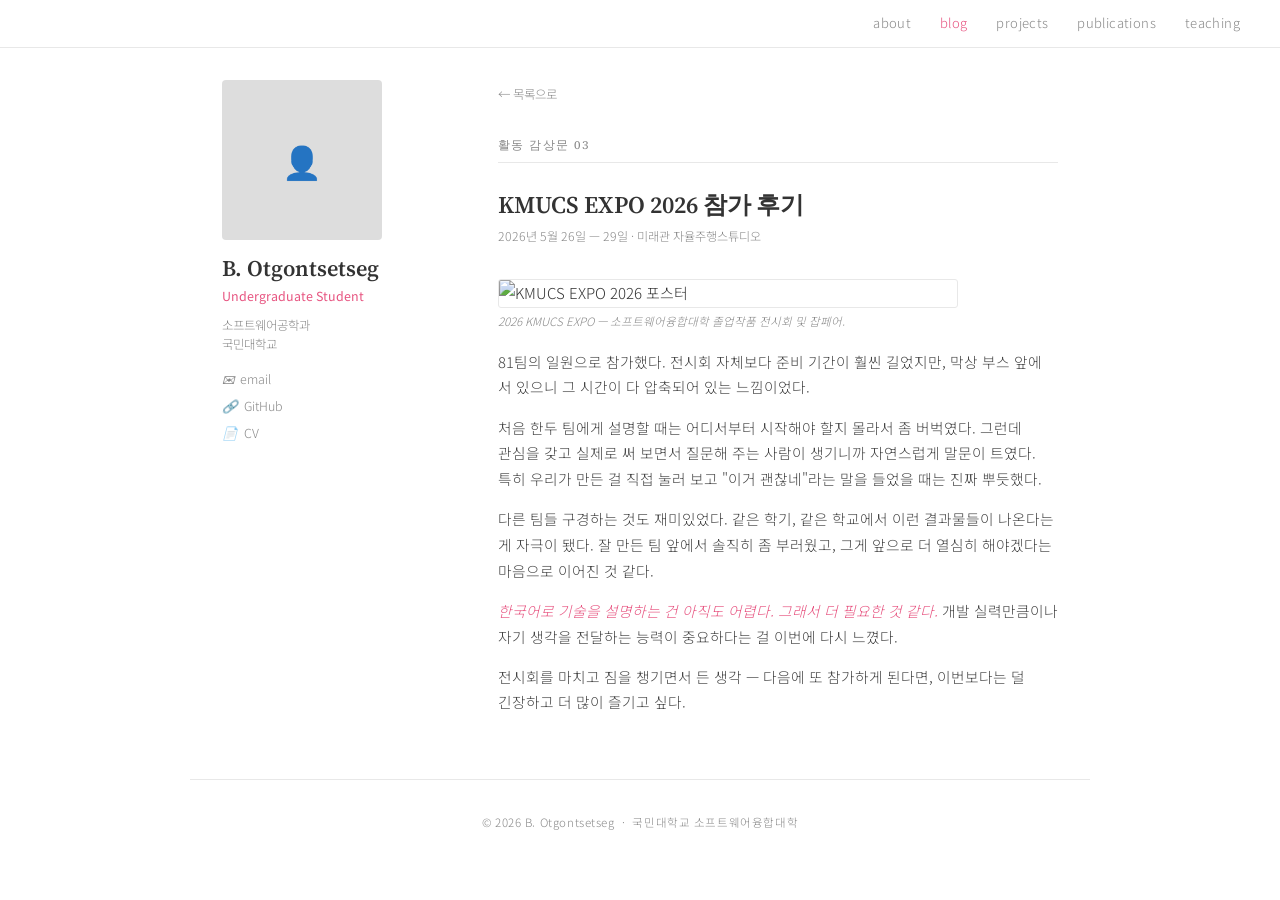
==== expo.html @ 02259a2a "Add files via upload" ====
<!DOCTYPE html>
<html lang="ko">
<head>
<meta charset="UTF-8">
<meta name="viewport" content="width=device-width, initial-scale=1.0">
<title>KMUCS EXPO 2026 후기 — B. Otgontsetseg</title>
<link href="https://fonts.googleapis.com/css2?family=Noto+Sans+KR:wght@300;400;500&family=Source+Serif+4:ital,wght@0,300;0,400;0,600;1,400&display=swap" rel="stylesheet">
<link rel="stylesheet" href="_base.css">
<style>
.post-header { margin-bottom: 2rem; }
.post-header h2 { font-family: 'Source Serif 4', serif; font-size: 1.5rem; font-weight: 600; line-height: 1.3; margin-bottom: 0.4rem; }
.post-meta { font-size: 0.76rem; color: var(--muted); }
</style>
</head>
<body>
<nav>
  <a href="index.html">about</a>
  <a href="index.html" class="active">blog</a>
  <a href="#">projects</a>
  <a href="#">publications</a>
  <a href="#">teaching</a>
</nav>

<div class="page-wrap">
  <aside class="sidebar">
    <div class="profile-img"><span style="color:#bbb;font-size:2rem;">👤</span></div>
    <p class="profile-name">B. Otgontsetseg</p>
    <p class="profile-sub">Undergraduate Student</p>
    <p class="profile-affil">소프트웨어공학과<br>국민대학교</p>
    <div class="sidebar-links">
      <a href="mailto:"><i>✉</i> email</a>
      <a href="#"><i>🔗</i> GitHub</a>
      <a href="#"><i>📄</i> CV</a>
    </div>
  </aside>

  <main>
    <a href="index.html" class="back-link">← 목록으로</a>
    <h1 class="section-title">활동 감상문 03</h1>
    <div class="post-header">
      <h2>KMUCS EXPO 2026 참가 후기</h2>
      <p class="post-meta">2026년 5월 26일 — 29일 · 미래관 자율주행스튜디오</p>
    </div>
    <div class="entry-body">
      <figure class="entry-photo full">
        <img src="images/1780487768070_image.png" alt="KMUCS EXPO 2026 포스터">
        <figcaption>2026 KMUCS EXPO — 소프트웨어융합대학 졸업작품 전시회 및 잡페어.</figcaption>
      </figure>
      <p>81팀의 일원으로 참가했다. 전시회 자체보다 준비 기간이 훨씬 길었지만, 막상 부스 앞에 서 있으니 그 시간이 다 압축되어 있는 느낌이었다.</p>
      <p>처음 한두 팀에게 설명할 때는 어디서부터 시작해야 할지 몰라서 좀 버벅였다. 그런데 관심을 갖고 실제로 써 보면서 질문해 주는 사람이 생기니까 자연스럽게 말문이 트였다. 특히 우리가 만든 걸 직접 눌러 보고 "이거 괜찮네"라는 말을 들었을 때는 진짜 뿌듯했다.</p>
      <p>다른 팀들 구경하는 것도 재미있었다. 같은 학기, 같은 학교에서 이런 결과물들이 나온다는 게 자극이 됐다. 잘 만든 팀 앞에서 솔직히 좀 부러웠고, 그게 앞으로 더 열심히 해야겠다는 마음으로 이어진 것 같다.</p>
      <p><span class="highlight">한국어로 기술을 설명하는 건 아직도 어렵다. 그래서 더 필요한 것 같다.</span> 개발 실력만큼이나 자기 생각을 전달하는 능력이 중요하다는 걸 이번에 다시 느꼈다.</p>
      <p>전시회를 마치고 짐을 챙기면서 든 생각 — 다음에 또 참가하게 된다면, 이번보다는 덜 긴장하고 더 많이 즐기고 싶다.</p>
    </div>
  </main>
</div>

<footer>© 2026 B. Otgontsetseg &nbsp;·&nbsp; 국민대학교 소프트웨어융합대학</footer>
</body>
</html>
---- _base.css ----
* { margin: 0; padding: 0; box-sizing: border-box; }
:root {
  --pink: #e75480;
  --text: #333;
  --muted: #888;
  --border: #e8e8e8;
}
body {
  font-family: 'Noto Sans KR', sans-serif;
  font-weight: 300;
  font-size: 15px;
  color: var(--text);
  background: #fff;
  line-height: 1.75;
}
nav {
  position: fixed;
  top: 0; left: 0; right: 0;
  height: 48px;
  background: #fff;
  border-bottom: 1px solid var(--border);
  display: flex;
  align-items: center;
  justify-content: flex-end;
  padding: 0 2.5rem;
  gap: 1.8rem;
  z-index: 100;
  font-size: 0.82rem;
  letter-spacing: 0.03em;
}
nav a { color: var(--muted); text-decoration: none; transition: color 0.15s; }
nav a:hover, nav a.active { color: var(--pink); }
.page-wrap {
  max-width: 900px;
  margin: 0 auto;
  padding: 80px 2rem 4rem;
  display: grid;
  grid-template-columns: 220px 1fr;
  gap: 3.5rem;
  align-items: start;
}
.sidebar { position: sticky; top: 68px; }
.profile-img {
  width: 160px; height: 160px;
  border-radius: 4px; background: #ddd;
  margin-bottom: 1rem; object-fit: cover;
  display: flex; align-items: center; justify-content: center;
  filter: grayscale(15%);
}
.profile-name { font-family: 'Source Serif 4', serif; font-size: 1.4rem; font-weight: 600; margin-bottom: 0.2rem; line-height: 1.2; }
.profile-sub { font-size: 0.78rem; color: var(--pink); margin-bottom: 0.5rem; font-weight: 400; }
.profile-affil { font-size: 0.78rem; color: var(--muted); margin-bottom: 1rem; line-height: 1.5; }
.sidebar-links { display: flex; flex-direction: column; gap: 0.3rem; }
.sidebar-links a { font-size: 0.78rem; color: var(--muted); text-decoration: none; display: flex; align-items: center; gap: 0.4rem; }
.sidebar-links a:hover { color: var(--pink); }
.section-title {
  font-family: 'Source Serif 4', serif;
  font-size: 0.75rem; font-weight: 400;
  letter-spacing: 0.12em; text-transform: uppercase;
  color: var(--muted); border-bottom: 1px solid var(--border);
  padding-bottom: 0.4rem; margin-bottom: 1.6rem; margin-top: 0;
}
.entry-photo { float: right; margin: 0 0 1rem 1.5rem; width: 190px; }
.entry-photo.full { float: none; width: 100%; max-width: 460px; margin: 0 0 1.2rem 0; }
.entry-photo img { width: 100%; display: block; border: 1px solid var(--border); border-radius: 3px; filter: grayscale(10%); }
.entry-photo figcaption { font-size: 0.72rem; color: var(--muted); margin-top: 0.35rem; font-style: italic; line-height: 1.4; }
.entry-body p { font-size: 0.92rem; margin-bottom: 0.9rem; word-break: keep-all; color: #444; }
.entry-body p:last-child { margin-bottom: 0; }
.entry-body .highlight { color: var(--pink); font-style: italic; }
.entry-body::after { content: ''; display: table; clear: both; }
.back-link { display: inline-flex; align-items: center; gap: 0.3rem; font-size: 0.78rem; color: var(--muted); text-decoration: none; margin-bottom: 1.8rem; }
.back-link:hover { color: var(--pink); }
footer {
  text-align: center; font-size: 0.72rem; color: var(--muted);
  padding: 2rem 2rem 3rem; border-top: 1px solid var(--border);
  max-width: 900px; margin: 0 auto; letter-spacing: 0.05em;
}
@media (max-width: 660px) {
  .page-wrap { grid-template-columns: 1fr; gap: 2rem; }
  .sidebar { position: static; }
  .profile-img { width: 100px; height: 100px; }
  .entry-photo { float: none; width: 100%; margin: 0 0 1rem 0; }
}
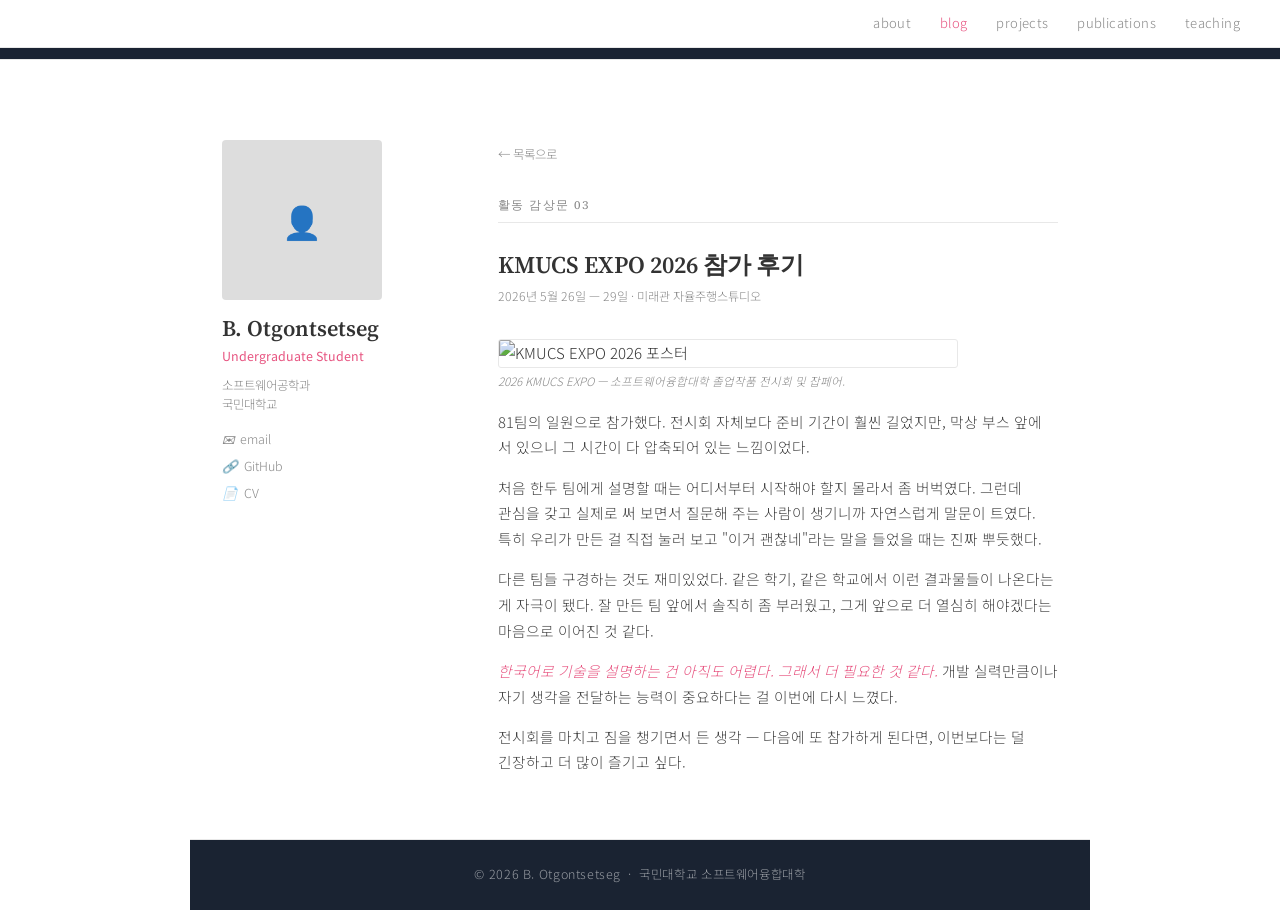
==== commit 938bcc8e: "Add files via upload" ====
--- a/expo.html
+++ b/expo.html
@@ -5,14 +5,97 @@
 <meta name="viewport" content="width=device-width, initial-scale=1.0">
 <title>KMUCS EXPO 2026 후기 — B. Otgontsetseg</title>
 <link href="https://fonts.googleapis.com/css2?family=Noto+Sans+KR:wght@300;400;500&family=Source+Serif+4:ital,wght@0,300;0,400;0,600;1,400&display=swap" rel="stylesheet">
-<link rel="stylesheet" href="_base.css">
 <style>
+* { margin: 0; padding: 0; box-sizing: border-box; }
+:root {
+  --pink: #e75480;
+  --text: #333;
+  --muted: #888;
+  --border: #e8e8e8;
+}
+body {
+  font-family: 'Noto Sans KR', sans-serif;
+  font-weight: 300;
+  font-size: 15px;
+  color: var(--text);
+  background: #fff;
+  line-height: 1.75;
+}
+nav {
+  position: fixed;
+  top: 0; left: 0; right: 0;
+  height: 48px;
+  background: #fff;
+  border-bottom: 1px solid var(--border);
+  display: flex;
+  align-items: center;
+  justify-content: flex-end;
+  padding: 0 2.5rem;
+  gap: 1.8rem;
+  z-index: 100;
+  font-size: 0.82rem;
+  letter-spacing: 0.03em;
+}
+nav a { color: var(--muted); text-decoration: none; transition: color 0.15s; }
+nav a:hover, nav a.active { color: var(--pink); }
+.page-wrap {
+  max-width: 900px;
+  margin: 0 auto;
+  padding: 80px 2rem 4rem;
+  display: grid;
+  grid-template-columns: 220px 1fr;
+  gap: 3.5rem;
+  align-items: start;
+}
+.sidebar { position: sticky; top: 68px; }
+.profile-img {
+  width: 160px; height: 160px;
+  border-radius: 4px; background: #ddd;
+  margin-bottom: 1rem; object-fit: cover;
+  display: flex; align-items: center; justify-content: center;
+  filter: grayscale(15%);
+}
+.profile-name { font-family: 'Source Serif 4', serif; font-size: 1.4rem; font-weight: 600; margin-bottom: 0.2rem; line-height: 1.2; }
+.profile-sub { font-size: 0.78rem; color: var(--pink); margin-bottom: 0.5rem; font-weight: 400; }
+.profile-affil { font-size: 0.78rem; color: var(--muted); margin-bottom: 1rem; line-height: 1.5; }
+.sidebar-links { display: flex; flex-direction: column; gap: 0.3rem; }
+.sidebar-links a { font-size: 0.78rem; color: var(--muted); text-decoration: none; display: flex; align-items: center; gap: 0.4rem; }
+.sidebar-links a:hover { color: var(--pink); }
+.section-title {
+  font-family: 'Source Serif 4', serif;
+  font-size: 0.75rem; font-weight: 400;
+  letter-spacing: 0.12em; text-transform: uppercase;
+  color: var(--muted); border-bottom: 1px solid var(--border);
+  padding-bottom: 0.4rem; margin-bottom: 1.6rem; margin-top: 0;
+}
+.entry-photo { float: right; margin: 0 0 1rem 1.5rem; width: 190px; }
+.entry-photo.full { float: none; width: 100%; max-width: 460px; margin: 0 0 1.2rem 0; }
+.entry-photo img { width: 100%; display: block; border: 1px solid var(--border); border-radius: 3px; filter: grayscale(10%); }
+.entry-photo figcaption { font-size: 0.72rem; color: var(--muted); margin-top: 0.35rem; font-style: italic; line-height: 1.4; }
+.entry-body p { font-size: 0.92rem; margin-bottom: 0.9rem; word-break: keep-all; color: #444; }
+.entry-body p:last-child { margin-bottom: 0; }
+.entry-body .highlight { color: var(--pink); font-style: italic; }
+.entry-body::after { content: ''; display: table; clear: both; }
+.back-link { display: inline-flex; align-items: center; gap: 0.3rem; font-size: 0.78rem; color: var(--muted); text-decoration: none; margin-bottom: 1.8rem; }
+.back-link:hover { color: var(--pink); }
+footer {
+  text-align: center; font-size: 0.72rem; color: var(--muted);
+  padding: 2rem 2rem 3rem; border-top: 1px solid var(--border);
+  max-width: 900px; margin: 0 auto; letter-spacing: 0.05em;
+}
+@media (max-width: 660px) {
+  .page-wrap { grid-template-columns: 1fr; gap: 2rem; }
+  .sidebar { position: static; }
+  .profile-img { width: 100px; height: 100px; }
+  .entry-photo { float: none; width: 100%; margin: 0 0 1rem 0; }
+}
 .post-header { margin-bottom: 2rem; }
 .post-header h2 { font-family: 'Source Serif 4', serif; font-size: 1.5rem; font-weight: 600; line-height: 1.3; margin-bottom: 0.4rem; }
 .post-meta { font-size: 0.76rem; color: var(--muted); }
 </style>
 </head>
 <body>
+<nav style="background:#1a2332;display:flex;align-items:center;justify-content:space-between;padding:0 2.5rem;height:60px;position:sticky;top:0;z-index:100;"><a href="index.html" style="color:#fff;font-size:1.1rem;font-weight:700;text-decoration:none;">B. Otgontsetseg</a><a href="index.html" style="color:rgba(255,255,255,0.75);text-decoration:none;font-size:0.88rem;">← 목록으로</a></nav>
 <nav>
   <a href="index.html">about</a>
   <a href="index.html" class="active">blog</a>
@@ -20,7 +103,6 @@
   <a href="#">publications</a>
   <a href="#">teaching</a>
 </nav>
-
 <div class="page-wrap">
   <aside class="sidebar">
     <div class="profile-img"><span style="color:#bbb;font-size:2rem;">👤</span></div>
@@ -33,7 +115,6 @@
       <a href="#"><i>📄</i> CV</a>
     </div>
   </aside>
-
   <main>
     <a href="index.html" class="back-link">← 목록으로</a>
     <h1 class="section-title">활동 감상문 03</h1>
@@ -54,7 +135,6 @@
     </div>
   </main>
 </div>
-
-<footer>© 2026 B. Otgontsetseg &nbsp;·&nbsp; 국민대학교 소프트웨어융합대학</footer>
+<footer style="background:#1a2332;color:rgba(255,255,255,0.55);text-align:center;padding:1.5rem;font-size:0.78rem;">© 2026 B. Otgontsetseg &nbsp;·&nbsp; 국민대학교 소프트웨어융합대학</footer>
 </body>
 </html>
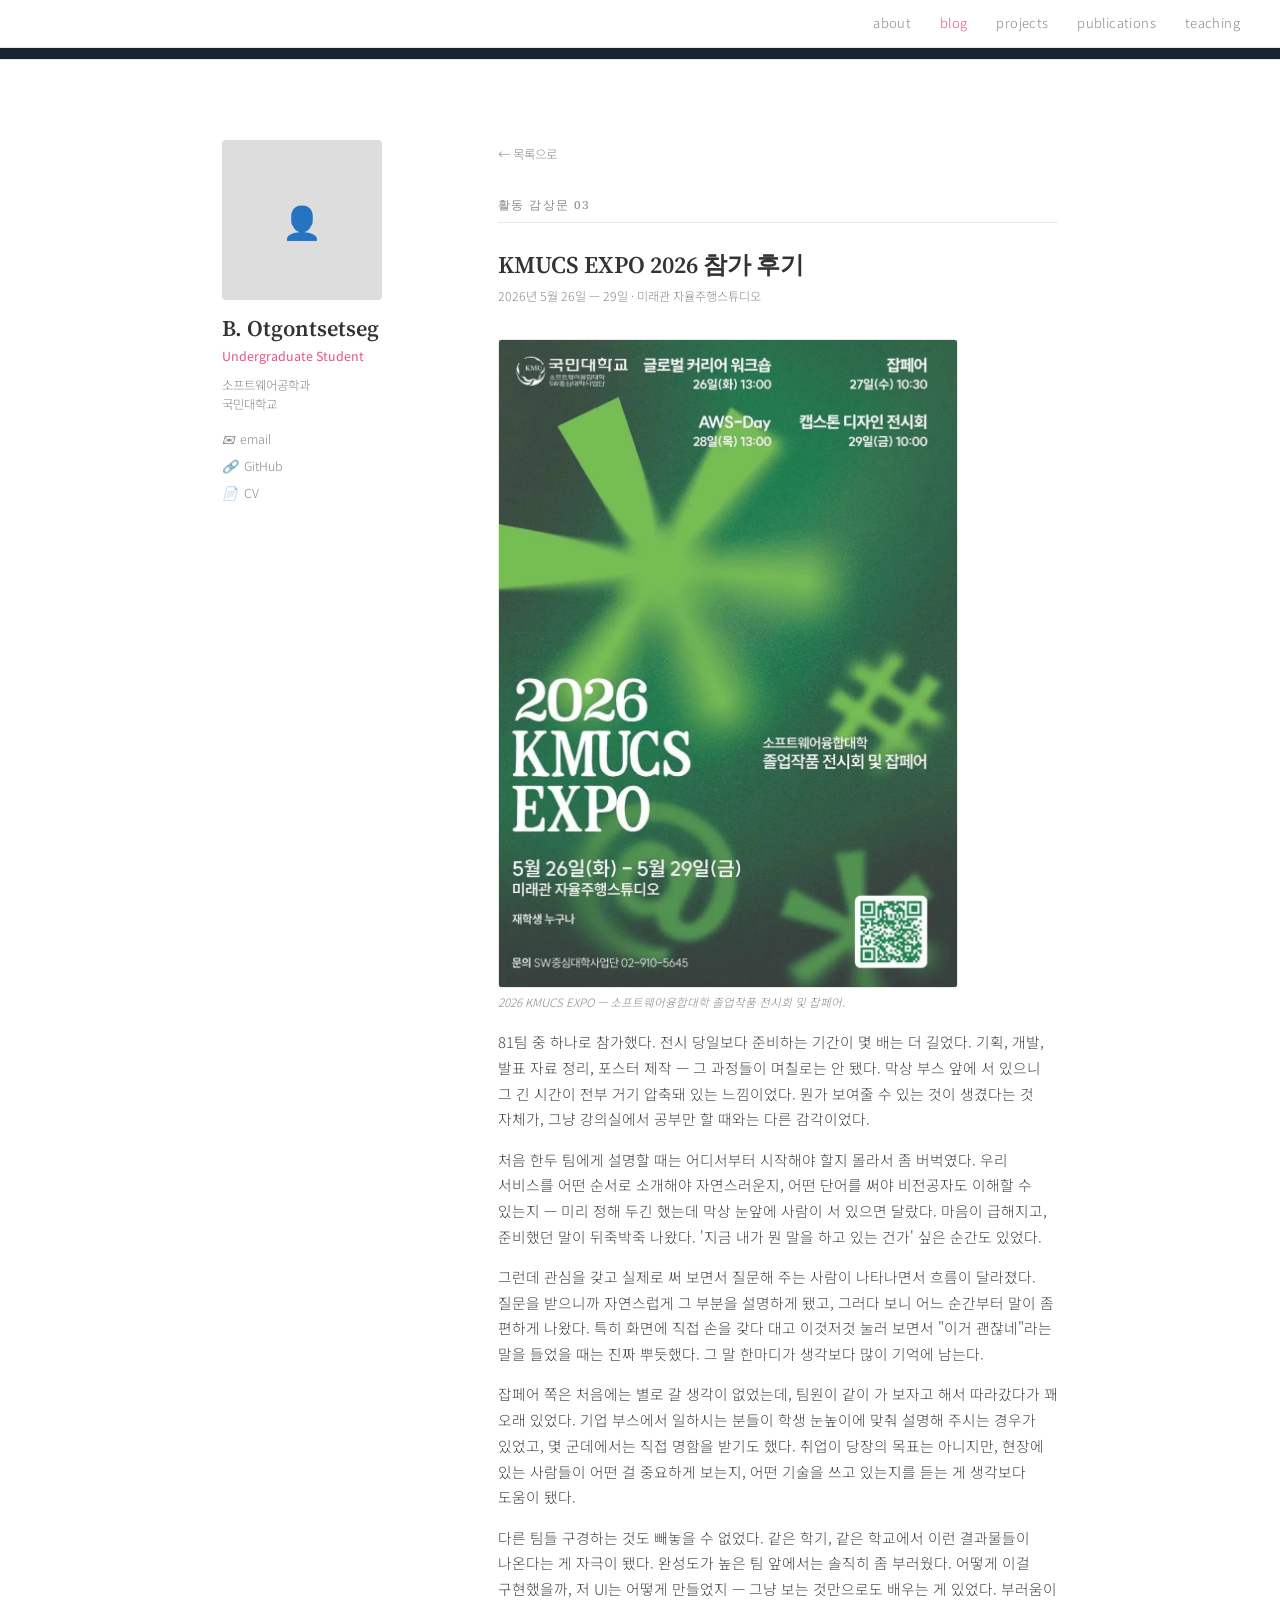
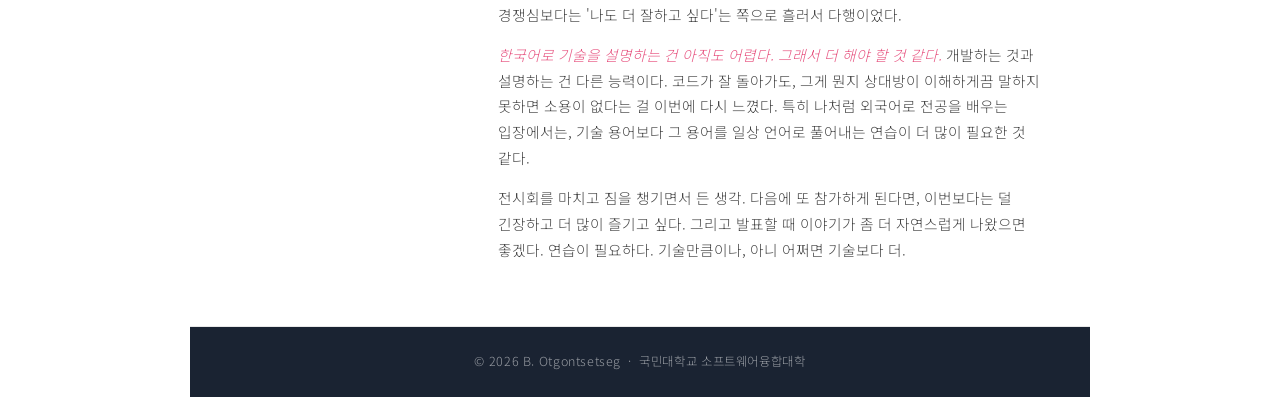
==== commit d64e8433: "블로그 글 내용 대폭 확장 — 세 편 전면 개정" ====
--- a/expo.html
+++ b/expo.html
@@ -127,11 +127,20 @@
         <img src="images/1780487768070_image.png" alt="KMUCS EXPO 2026 포스터">
         <figcaption>2026 KMUCS EXPO — 소프트웨어융합대학 졸업작품 전시회 및 잡페어.</figcaption>
       </figure>
-      <p>81팀의 일원으로 참가했다. 전시회 자체보다 준비 기간이 훨씬 길었지만, 막상 부스 앞에 서 있으니 그 시간이 다 압축되어 있는 느낌이었다.</p>
-      <p>처음 한두 팀에게 설명할 때는 어디서부터 시작해야 할지 몰라서 좀 버벅였다. 그런데 관심을 갖고 실제로 써 보면서 질문해 주는 사람이 생기니까 자연스럽게 말문이 트였다. 특히 우리가 만든 걸 직접 눌러 보고 "이거 괜찮네"라는 말을 들었을 때는 진짜 뿌듯했다.</p>
-      <p>다른 팀들 구경하는 것도 재미있었다. 같은 학기, 같은 학교에서 이런 결과물들이 나온다는 게 자극이 됐다. 잘 만든 팀 앞에서 솔직히 좀 부러웠고, 그게 앞으로 더 열심히 해야겠다는 마음으로 이어진 것 같다.</p>
-      <p><span class="highlight">한국어로 기술을 설명하는 건 아직도 어렵다. 그래서 더 필요한 것 같다.</span> 개발 실력만큼이나 자기 생각을 전달하는 능력이 중요하다는 걸 이번에 다시 느꼈다.</p>
-      <p>전시회를 마치고 짐을 챙기면서 든 생각 — 다음에 또 참가하게 된다면, 이번보다는 덜 긴장하고 더 많이 즐기고 싶다.</p>
+
+      <p>81팀 중 하나로 참가했다. 전시 당일보다 준비하는 기간이 몇 배는 더 길었다. 기획, 개발, 발표 자료 정리, 포스터 제작 — 그 과정들이 며칠로는 안 됐다. 막상 부스 앞에 서 있으니 그 긴 시간이 전부 거기 압축돼 있는 느낌이었다. 뭔가 보여줄 수 있는 것이 생겼다는 것 자체가, 그냥 강의실에서 공부만 할 때와는 다른 감각이었다.</p>
+
+      <p>처음 한두 팀에게 설명할 때는 어디서부터 시작해야 할지 몰라서 좀 버벅였다. 우리 서비스를 어떤 순서로 소개해야 자연스러운지, 어떤 단어를 써야 비전공자도 이해할 수 있는지 — 미리 정해 두긴 했는데 막상 눈앞에 사람이 서 있으면 달랐다. 마음이 급해지고, 준비했던 말이 뒤죽박죽 나왔다. '지금 내가 뭔 말을 하고 있는 건가' 싶은 순간도 있었다.</p>
+
+      <p>그런데 관심을 갖고 실제로 써 보면서 질문해 주는 사람이 나타나면서 흐름이 달라졌다. 질문을 받으니까 자연스럽게 그 부분을 설명하게 됐고, 그러다 보니 어느 순간부터 말이 좀 편하게 나왔다. 특히 화면에 직접 손을 갖다 대고 이것저것 눌러 보면서 "이거 괜찮네"라는 말을 들었을 때는 진짜 뿌듯했다. 그 말 한마디가 생각보다 많이 기억에 남는다.</p>
+
+      <p>잡페어 쪽은 처음에는 별로 갈 생각이 없었는데, 팀원이 같이 가 보자고 해서 따라갔다가 꽤 오래 있었다. 기업 부스에서 일하시는 분들이 학생 눈높이에 맞춰 설명해 주시는 경우가 있었고, 몇 군데에서는 직접 명함을 받기도 했다. 취업이 당장의 목표는 아니지만, 현장에 있는 사람들이 어떤 걸 중요하게 보는지, 어떤 기술을 쓰고 있는지를 듣는 게 생각보다 도움이 됐다.</p>
+
+      <p>다른 팀들 구경하는 것도 빼놓을 수 없었다. 같은 학기, 같은 학교에서 이런 결과물들이 나온다는 게 자극이 됐다. 완성도가 높은 팀 앞에서는 솔직히 좀 부러웠다. 어떻게 이걸 구현했을까, 저 UI는 어떻게 만들었지 — 그냥 보는 것만으로도 배우는 게 있었다. 부러움이 경쟁심보다는 '나도 더 잘하고 싶다'는 쪽으로 흘러서 다행이었다.</p>
+
+      <p><span class="highlight">한국어로 기술을 설명하는 건 아직도 어렵다. 그래서 더 해야 할 것 같다.</span> 개발하는 것과 설명하는 건 다른 능력이다. 코드가 잘 돌아가도, 그게 뭔지 상대방이 이해하게끔 말하지 못하면 소용이 없다는 걸 이번에 다시 느꼈다. 특히 나처럼 외국어로 전공을 배우는 입장에서는, 기술 용어보다 그 용어를 일상 언어로 풀어내는 연습이 더 많이 필요한 것 같다.</p>
+
+      <p>전시회를 마치고 짐을 챙기면서 든 생각. 다음에 또 참가하게 된다면, 이번보다는 덜 긴장하고 더 많이 즐기고 싶다. 그리고 발표할 때 이야기가 좀 더 자연스럽게 나왔으면 좋겠다. 연습이 필요하다. 기술만큼이나, 아니 어쩌면 기술보다 더.</p>
     </div>
   </main>
 </div>
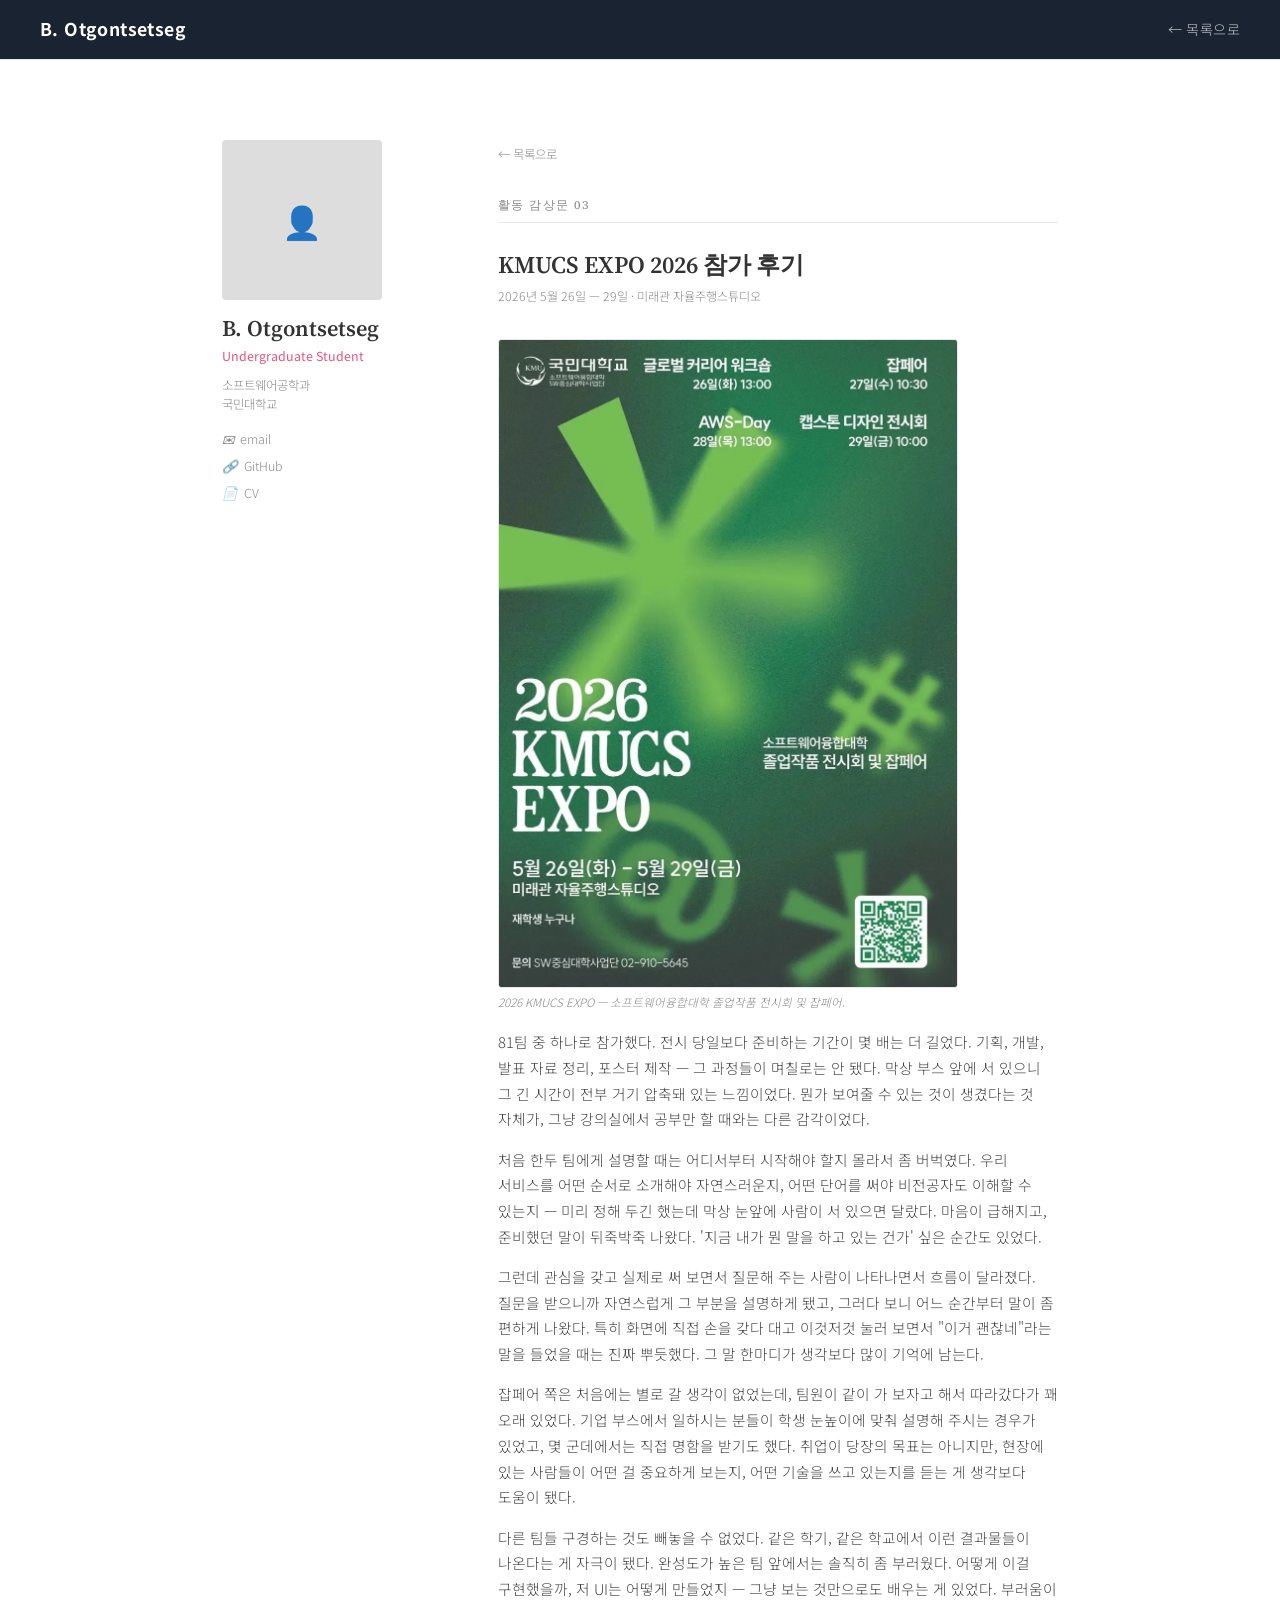
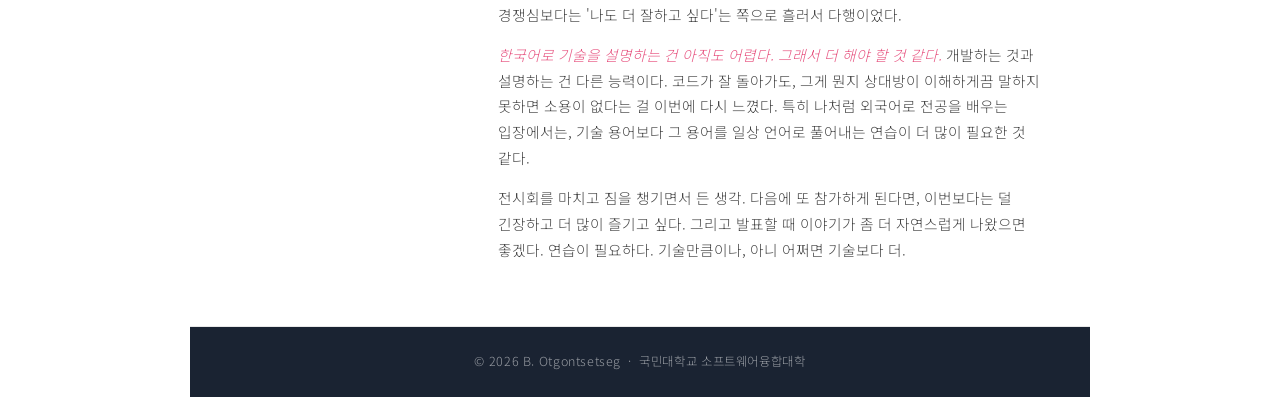
==== commit a080037a: "중복 nav 제거" ====
--- a/expo.html
+++ b/expo.html
@@ -96,13 +96,6 @@
 </head>
 <body>
 <nav style="background:#1a2332;display:flex;align-items:center;justify-content:space-between;padding:0 2.5rem;height:60px;position:sticky;top:0;z-index:100;"><a href="index.html" style="color:#fff;font-size:1.1rem;font-weight:700;text-decoration:none;">B. Otgontsetseg</a><a href="index.html" style="color:rgba(255,255,255,0.75);text-decoration:none;font-size:0.88rem;">← 목록으로</a></nav>
-<nav>
-  <a href="index.html">about</a>
-  <a href="index.html" class="active">blog</a>
-  <a href="#">projects</a>
-  <a href="#">publications</a>
-  <a href="#">teaching</a>
-</nav>
 <div class="page-wrap">
   <aside class="sidebar">
     <div class="profile-img"><span style="color:#bbb;font-size:2rem;">👤</span></div>
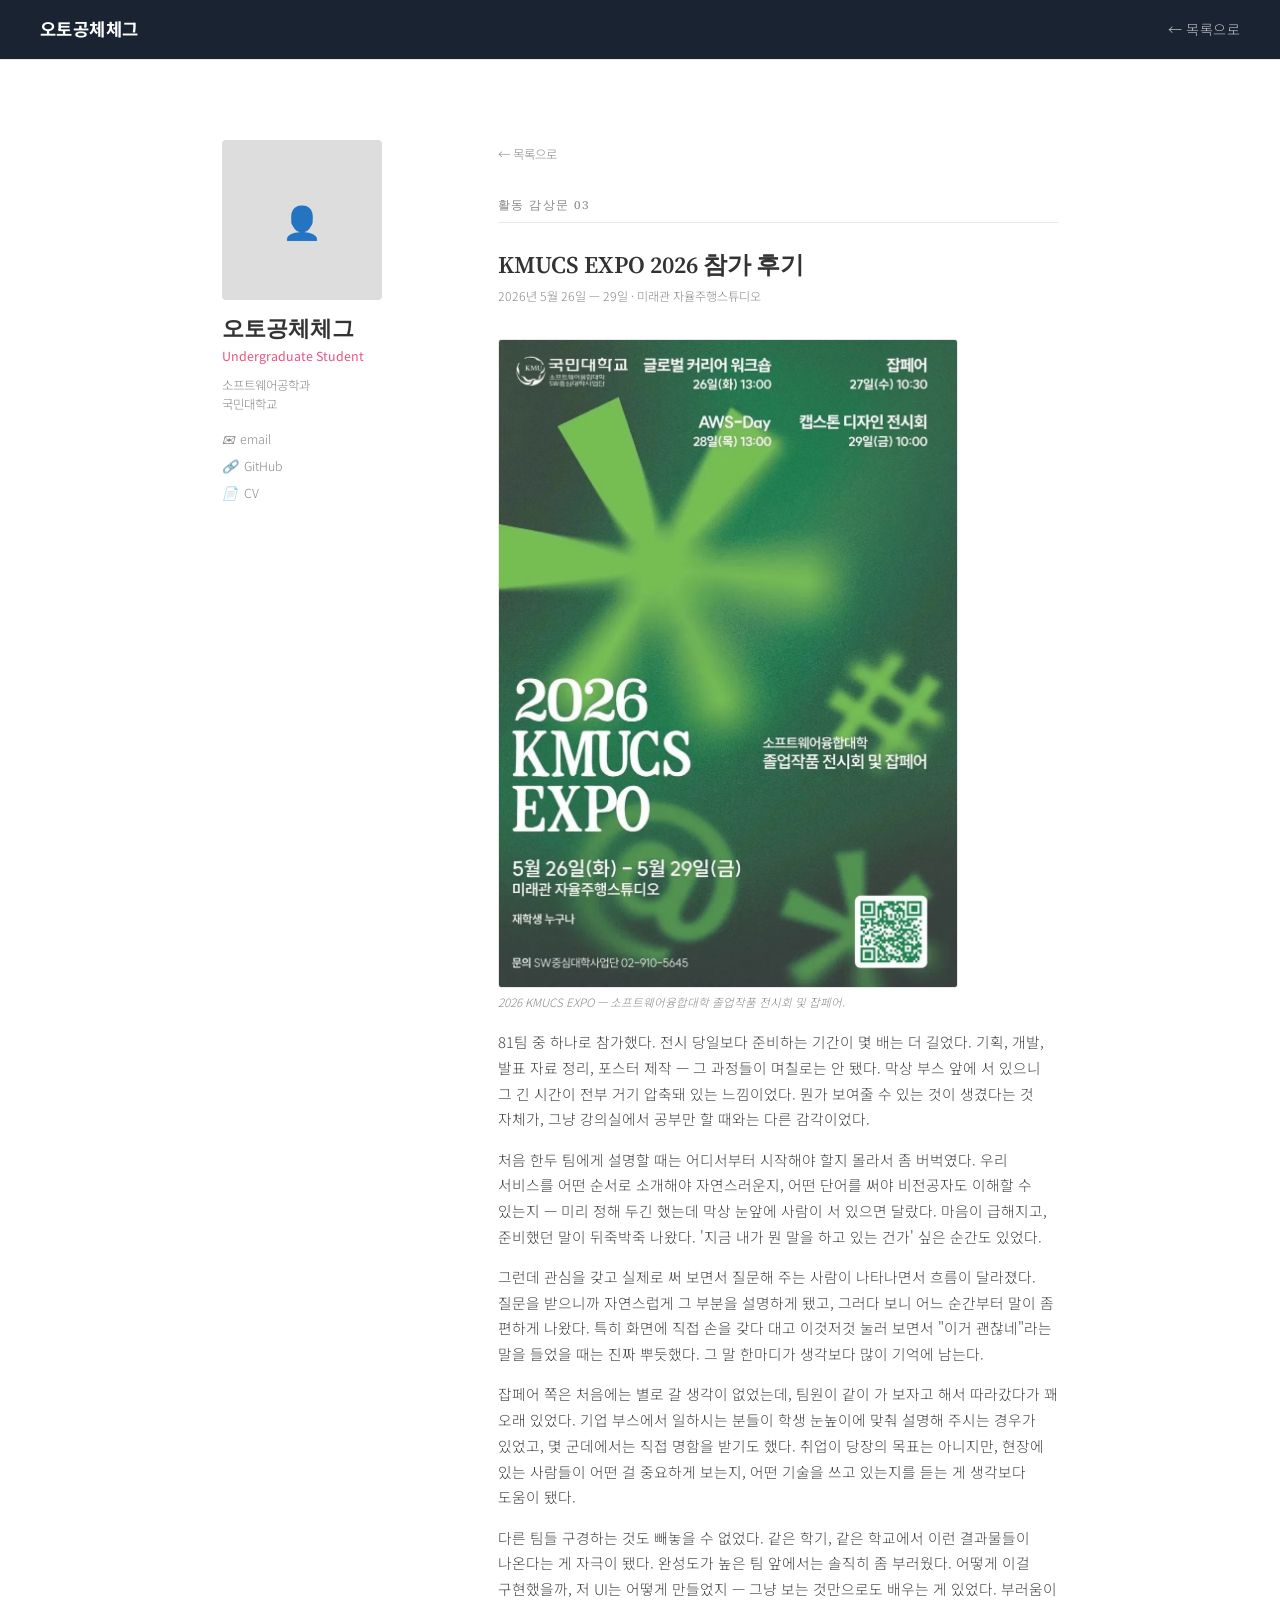
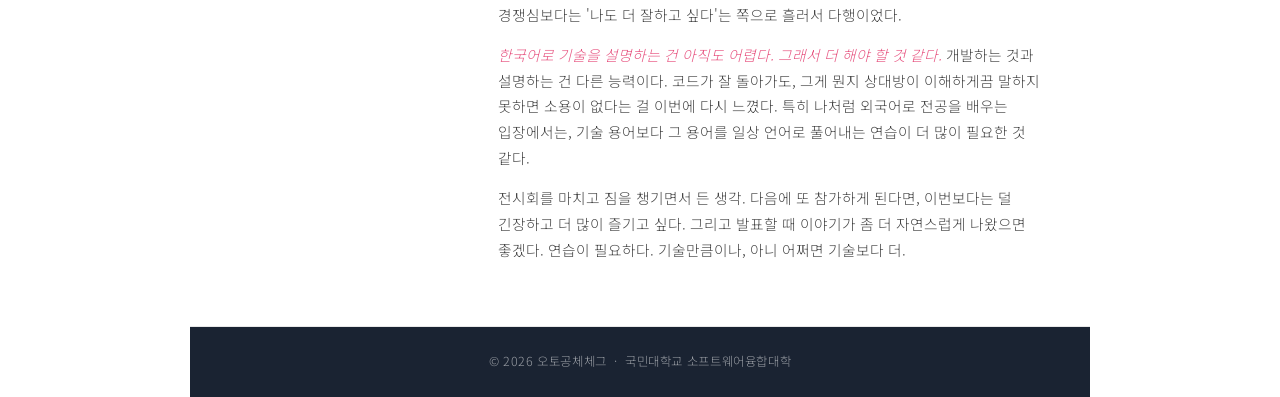
==== commit 39222099: "이름 변경: B. Otgontsetseg → 오토공체체그" ====
--- a/expo.html
+++ b/expo.html
@@ -3,7 +3,7 @@
 <head>
 <meta charset="UTF-8">
 <meta name="viewport" content="width=device-width, initial-scale=1.0">
-<title>KMUCS EXPO 2026 후기 — B. Otgontsetseg</title>
+<title>KMUCS EXPO 2026 후기 — 오토공체체그</title>
 <link href="https://fonts.googleapis.com/css2?family=Noto+Sans+KR:wght@300;400;500&family=Source+Serif+4:ital,wght@0,300;0,400;0,600;1,400&display=swap" rel="stylesheet">
 <style>
 * { margin: 0; padding: 0; box-sizing: border-box; }
@@ -95,11 +95,11 @@
 </style>
 </head>
 <body>
-<nav style="background:#1a2332;display:flex;align-items:center;justify-content:space-between;padding:0 2.5rem;height:60px;position:sticky;top:0;z-index:100;"><a href="index.html" style="color:#fff;font-size:1.1rem;font-weight:700;text-decoration:none;">B. Otgontsetseg</a><a href="index.html" style="color:rgba(255,255,255,0.75);text-decoration:none;font-size:0.88rem;">← 목록으로</a></nav>
+<nav style="background:#1a2332;display:flex;align-items:center;justify-content:space-between;padding:0 2.5rem;height:60px;position:sticky;top:0;z-index:100;"><a href="index.html" style="color:#fff;font-size:1.1rem;font-weight:700;text-decoration:none;">오토공체체그</a><a href="index.html" style="color:rgba(255,255,255,0.75);text-decoration:none;font-size:0.88rem;">← 목록으로</a></nav>
 <div class="page-wrap">
   <aside class="sidebar">
     <div class="profile-img"><span style="color:#bbb;font-size:2rem;">👤</span></div>
-    <p class="profile-name">B. Otgontsetseg</p>
+    <p class="profile-name">오토공체체그</p>
     <p class="profile-sub">Undergraduate Student</p>
     <p class="profile-affil">소프트웨어공학과<br>국민대학교</p>
     <div class="sidebar-links">
@@ -137,6 +137,6 @@
     </div>
   </main>
 </div>
-<footer style="background:#1a2332;color:rgba(255,255,255,0.55);text-align:center;padding:1.5rem;font-size:0.78rem;">© 2026 B. Otgontsetseg &nbsp;·&nbsp; 국민대학교 소프트웨어융합대학</footer>
+<footer style="background:#1a2332;color:rgba(255,255,255,0.55);text-align:center;padding:1.5rem;font-size:0.78rem;">© 2026 오토공체체그 &nbsp;·&nbsp; 국민대학교 소프트웨어융합대학</footer>
 </body>
 </html>
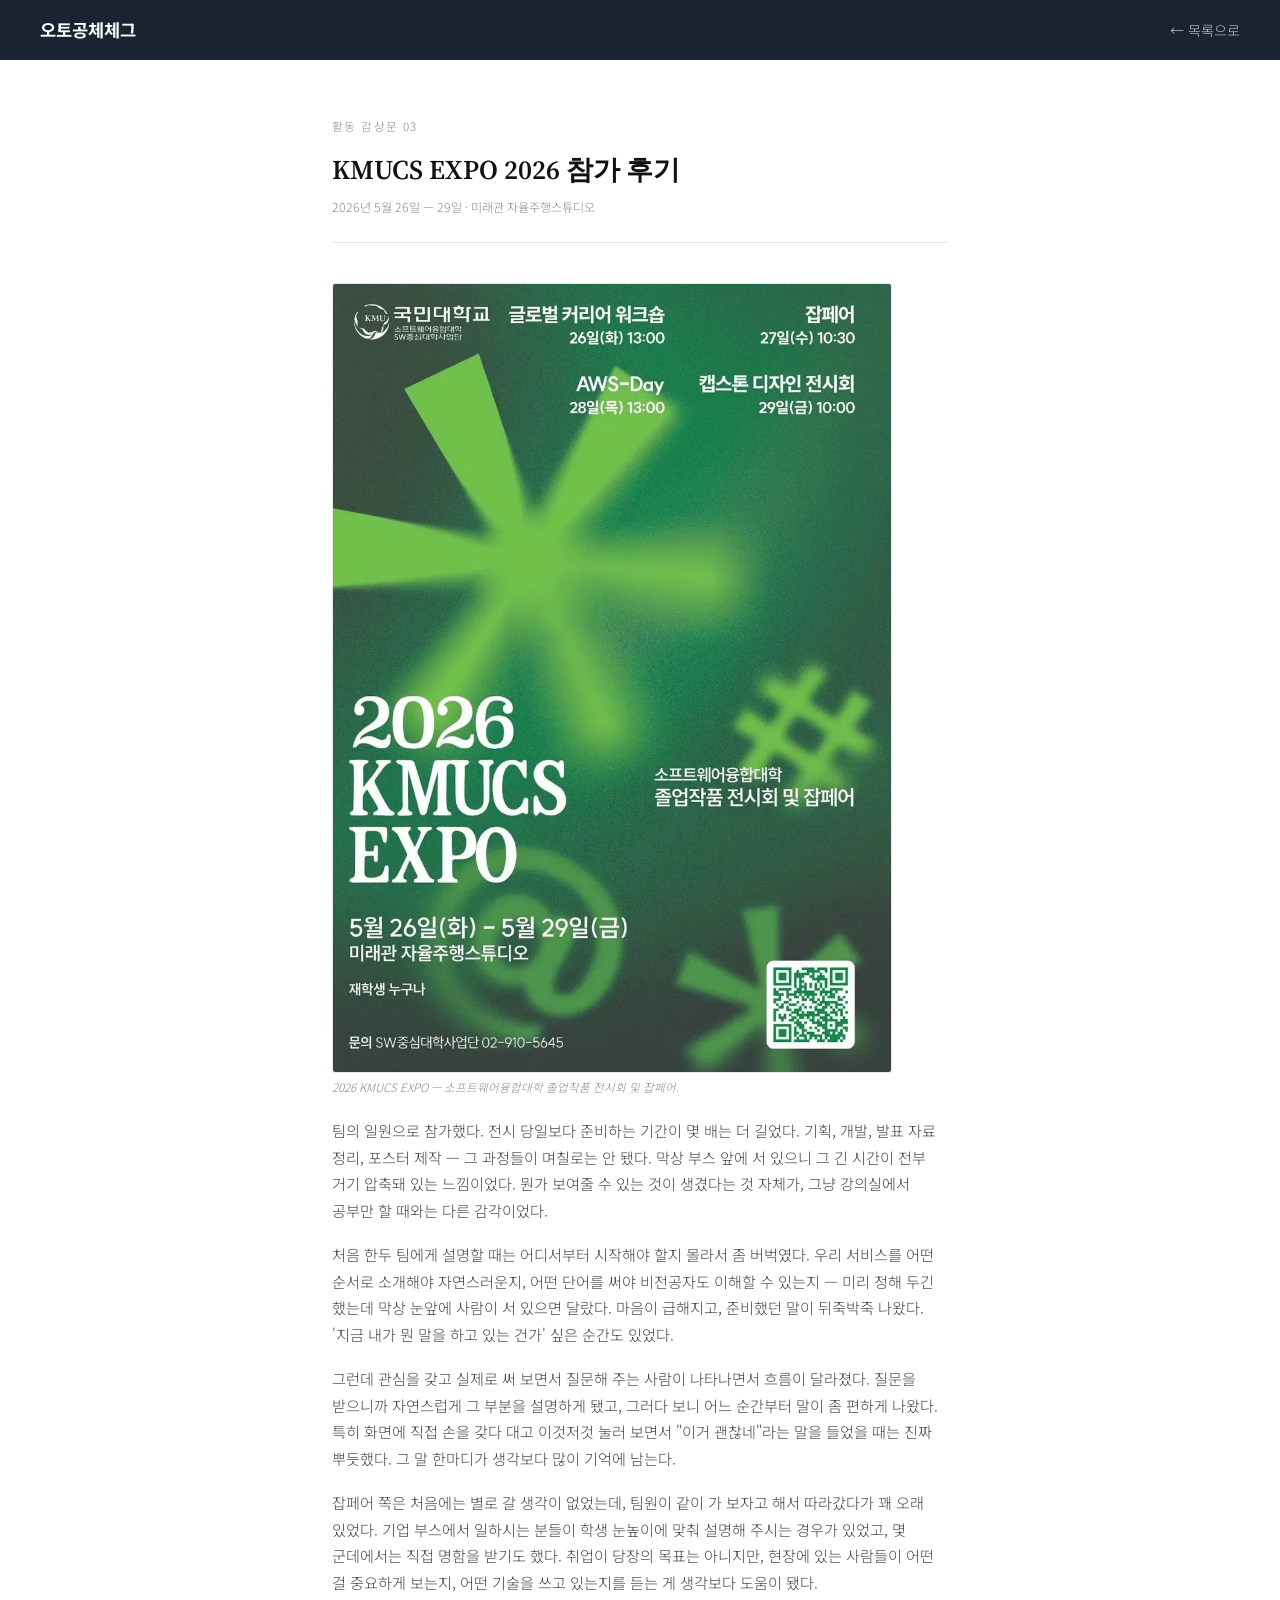
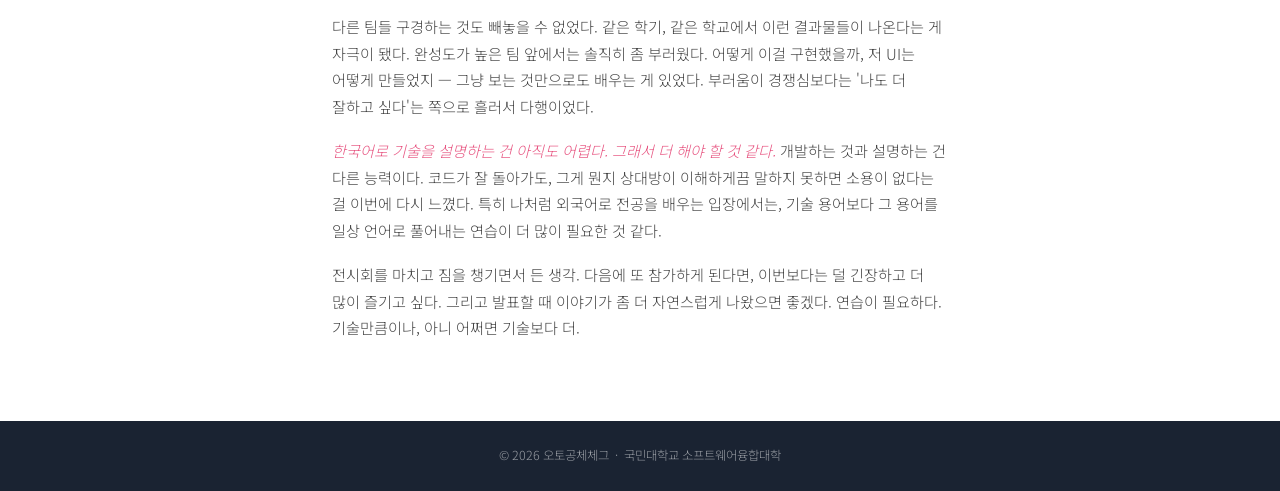
==== commit a4079dcb: "사이드바 제거 — 단일 컬럼 레이아웃으로 변경" ====
--- a/expo.html
+++ b/expo.html
@@ -21,122 +21,105 @@
   background: #fff;
   line-height: 1.75;
 }
-nav {
-  position: fixed;
-  top: 0; left: 0; right: 0;
-  height: 48px;
-  background: #fff;
-  border-bottom: 1px solid var(--border);
+.topnav {
+  background: #1a2332;
   display: flex;
   align-items: center;
-  justify-content: flex-end;
+  justify-content: space-between;
   padding: 0 2.5rem;
-  gap: 1.8rem;
+  height: 60px;
+  position: sticky;
+  top: 0;
   z-index: 100;
-  font-size: 0.82rem;
-  letter-spacing: 0.03em;
 }
-nav a { color: var(--muted); text-decoration: none; transition: color 0.15s; }
-nav a:hover, nav a.active { color: var(--pink); }
-.page-wrap {
-  max-width: 900px;
+.topnav a { text-decoration: none; }
+.topnav .logo { color: #fff; font-size: 1.1rem; font-weight: 700; }
+.topnav .back { color: rgba(255,255,255,0.75); font-size: 0.88rem; }
+.topnav .back:hover { color: #fff; }
+.article {
+  max-width: 680px;
   margin: 0 auto;
-  padding: 80px 2rem 4rem;
-  display: grid;
-  grid-template-columns: 220px 1fr;
-  gap: 3.5rem;
-  align-items: start;
+  padding: 3.5rem 2rem 5rem;
 }
-.sidebar { position: sticky; top: 68px; }
-.profile-img {
-  width: 160px; height: 160px;
-  border-radius: 4px; background: #ddd;
-  margin-bottom: 1rem; object-fit: cover;
-  display: flex; align-items: center; justify-content: center;
-  filter: grayscale(15%);
+.section-label {
+  font-size: 0.72rem;
+  letter-spacing: 0.12em;
+  text-transform: uppercase;
+  color: var(--muted);
+  margin-bottom: 1rem;
 }
-.profile-name { font-family: 'Source Serif 4', serif; font-size: 1.4rem; font-weight: 600; margin-bottom: 0.2rem; line-height: 1.2; }
-.profile-sub { font-size: 0.78rem; color: var(--pink); margin-bottom: 0.5rem; font-weight: 400; }
-.profile-affil { font-size: 0.78rem; color: var(--muted); margin-bottom: 1rem; line-height: 1.5; }
-.sidebar-links { display: flex; flex-direction: column; gap: 0.3rem; }
-.sidebar-links a { font-size: 0.78rem; color: var(--muted); text-decoration: none; display: flex; align-items: center; gap: 0.4rem; }
-.sidebar-links a:hover { color: var(--pink); }
-.section-title {
+h1 {
   font-family: 'Source Serif 4', serif;
-  font-size: 0.75rem; font-weight: 400;
-  letter-spacing: 0.12em; text-transform: uppercase;
-  color: var(--muted); border-bottom: 1px solid var(--border);
-  padding-bottom: 0.4rem; margin-bottom: 1.6rem; margin-top: 0;
+  font-size: 1.7rem;
+  font-weight: 600;
+  line-height: 1.35;
+  margin-bottom: 0.5rem;
+  color: #111;
 }
-.entry-photo { float: right; margin: 0 0 1rem 1.5rem; width: 190px; }
-.entry-photo.full { float: none; width: 100%; max-width: 460px; margin: 0 0 1.2rem 0; }
-.entry-photo img { width: 100%; display: block; border: 1px solid var(--border); border-radius: 3px; filter: grayscale(10%); }
-.entry-photo figcaption { font-size: 0.72rem; color: var(--muted); margin-top: 0.35rem; font-style: italic; line-height: 1.4; }
-.entry-body p { font-size: 0.92rem; margin-bottom: 0.9rem; word-break: keep-all; color: #444; }
+.post-meta {
+  font-size: 0.76rem;
+  color: var(--muted);
+  margin-bottom: 2.5rem;
+  padding-bottom: 1.5rem;
+  border-bottom: 1px solid var(--border);
+}
+.entry-body p {
+  font-size: 0.95rem;
+  margin-bottom: 1.1rem;
+  word-break: keep-all;
+  color: #444;
+}
 .entry-body p:last-child { margin-bottom: 0; }
 .entry-body .highlight { color: var(--pink); font-style: italic; }
 .entry-body::after { content: ''; display: table; clear: both; }
-.back-link { display: inline-flex; align-items: center; gap: 0.3rem; font-size: 0.78rem; color: var(--muted); text-decoration: none; margin-bottom: 1.8rem; }
-.back-link:hover { color: var(--pink); }
+.entry-photo { float: right; margin: 0 0 1rem 1.5rem; width: 190px; }
+.entry-photo.full { float: none; width: 100%; max-width: 560px; margin: 0 0 1.4rem 0; }
+.entry-photo img { width: 100%; display: block; border: 1px solid var(--border); border-radius: 3px; }
+.entry-photo figcaption { font-size: 0.72rem; color: var(--muted); margin-top: 0.35rem; font-style: italic; line-height: 1.4; }
 footer {
-  text-align: center; font-size: 0.72rem; color: var(--muted);
-  padding: 2rem 2rem 3rem; border-top: 1px solid var(--border);
-  max-width: 900px; margin: 0 auto; letter-spacing: 0.05em;
+  background: #1a2332;
+  color: rgba(255,255,255,0.55);
+  text-align: center;
+  padding: 1.5rem;
+  font-size: 0.78rem;
 }
-@media (max-width: 660px) {
-  .page-wrap { grid-template-columns: 1fr; gap: 2rem; }
-  .sidebar { position: static; }
-  .profile-img { width: 100px; height: 100px; }
+@media (max-width: 600px) {
+  .article { padding: 2rem 1.2rem 4rem; }
+  h1 { font-size: 1.35rem; }
   .entry-photo { float: none; width: 100%; margin: 0 0 1rem 0; }
 }
-.post-header { margin-bottom: 2rem; }
-.post-header h2 { font-family: 'Source Serif 4', serif; font-size: 1.5rem; font-weight: 600; line-height: 1.3; margin-bottom: 0.4rem; }
-.post-meta { font-size: 0.76rem; color: var(--muted); }
 </style>
 </head>
 <body>
-<nav style="background:#1a2332;display:flex;align-items:center;justify-content:space-between;padding:0 2.5rem;height:60px;position:sticky;top:0;z-index:100;"><a href="index.html" style="color:#fff;font-size:1.1rem;font-weight:700;text-decoration:none;">오토공체체그</a><a href="index.html" style="color:rgba(255,255,255,0.75);text-decoration:none;font-size:0.88rem;">← 목록으로</a></nav>
-<div class="page-wrap">
-  <aside class="sidebar">
-    <div class="profile-img"><span style="color:#bbb;font-size:2rem;">👤</span></div>
-    <p class="profile-name">오토공체체그</p>
-    <p class="profile-sub">Undergraduate Student</p>
-    <p class="profile-affil">소프트웨어공학과<br>국민대학교</p>
-    <div class="sidebar-links">
-      <a href="mailto:"><i>✉</i> email</a>
-      <a href="#"><i>🔗</i> GitHub</a>
-      <a href="#"><i>📄</i> CV</a>
-    </div>
-  </aside>
-  <main>
-    <a href="index.html" class="back-link">← 목록으로</a>
-    <h1 class="section-title">활동 감상문 03</h1>
-    <div class="post-header">
-      <h2>KMUCS EXPO 2026 참가 후기</h2>
-      <p class="post-meta">2026년 5월 26일 — 29일 · 미래관 자율주행스튜디오</p>
-    </div>
-    <div class="entry-body">
-      <figure class="entry-photo full">
-        <img src="images/1780487768070_image.png" alt="KMUCS EXPO 2026 포스터">
-        <figcaption>2026 KMUCS EXPO — 소프트웨어융합대학 졸업작품 전시회 및 잡페어.</figcaption>
-      </figure>
+<nav class="topnav">
+  <a href="index.html" class="logo">오토공체체그</a>
+  <a href="index.html" class="back">← 목록으로</a>
+</nav>
+<article class="article">
+  <p class="section-label">활동 감상문 03</p>
+  <h1>KMUCS EXPO 2026 참가 후기</h1>
+  <p class="post-meta">2026년 5월 26일 — 29일 · 미래관 자율주행스튜디오</p>
+  <div class="entry-body">
+    <figure class="entry-photo full">
+      <img src="images/1780487768070_image.png" alt="KMUCS EXPO 2026 포스터">
+      <figcaption>2026 KMUCS EXPO — 소프트웨어융합대학 졸업작품 전시회 및 잡페어.</figcaption>
+    </figure>
 
-      <p>81팀 중 하나로 참가했다. 전시 당일보다 준비하는 기간이 몇 배는 더 길었다. 기획, 개발, 발표 자료 정리, 포스터 제작 — 그 과정들이 며칠로는 안 됐다. 막상 부스 앞에 서 있으니 그 긴 시간이 전부 거기 압축돼 있는 느낌이었다. 뭔가 보여줄 수 있는 것이 생겼다는 것 자체가, 그냥 강의실에서 공부만 할 때와는 다른 감각이었다.</p>
+    <p>팀의 일원으로 참가했다. 전시 당일보다 준비하는 기간이 몇 배는 더 길었다. 기획, 개발, 발표 자료 정리, 포스터 제작 — 그 과정들이 며칠로는 안 됐다. 막상 부스 앞에 서 있으니 그 긴 시간이 전부 거기 압축돼 있는 느낌이었다. 뭔가 보여줄 수 있는 것이 생겼다는 것 자체가, 그냥 강의실에서 공부만 할 때와는 다른 감각이었다.</p>
 
-      <p>처음 한두 팀에게 설명할 때는 어디서부터 시작해야 할지 몰라서 좀 버벅였다. 우리 서비스를 어떤 순서로 소개해야 자연스러운지, 어떤 단어를 써야 비전공자도 이해할 수 있는지 — 미리 정해 두긴 했는데 막상 눈앞에 사람이 서 있으면 달랐다. 마음이 급해지고, 준비했던 말이 뒤죽박죽 나왔다. '지금 내가 뭔 말을 하고 있는 건가' 싶은 순간도 있었다.</p>
+    <p>처음 한두 팀에게 설명할 때는 어디서부터 시작해야 할지 몰라서 좀 버벅였다. 우리 서비스를 어떤 순서로 소개해야 자연스러운지, 어떤 단어를 써야 비전공자도 이해할 수 있는지 — 미리 정해 두긴 했는데 막상 눈앞에 사람이 서 있으면 달랐다. 마음이 급해지고, 준비했던 말이 뒤죽박죽 나왔다. '지금 내가 뭔 말을 하고 있는 건가' 싶은 순간도 있었다.</p>
 
-      <p>그런데 관심을 갖고 실제로 써 보면서 질문해 주는 사람이 나타나면서 흐름이 달라졌다. 질문을 받으니까 자연스럽게 그 부분을 설명하게 됐고, 그러다 보니 어느 순간부터 말이 좀 편하게 나왔다. 특히 화면에 직접 손을 갖다 대고 이것저것 눌러 보면서 "이거 괜찮네"라는 말을 들었을 때는 진짜 뿌듯했다. 그 말 한마디가 생각보다 많이 기억에 남는다.</p>
+    <p>그런데 관심을 갖고 실제로 써 보면서 질문해 주는 사람이 나타나면서 흐름이 달라졌다. 질문을 받으니까 자연스럽게 그 부분을 설명하게 됐고, 그러다 보니 어느 순간부터 말이 좀 편하게 나왔다. 특히 화면에 직접 손을 갖다 대고 이것저것 눌러 보면서 "이거 괜찮네"라는 말을 들었을 때는 진짜 뿌듯했다. 그 말 한마디가 생각보다 많이 기억에 남는다.</p>
 
-      <p>잡페어 쪽은 처음에는 별로 갈 생각이 없었는데, 팀원이 같이 가 보자고 해서 따라갔다가 꽤 오래 있었다. 기업 부스에서 일하시는 분들이 학생 눈높이에 맞춰 설명해 주시는 경우가 있었고, 몇 군데에서는 직접 명함을 받기도 했다. 취업이 당장의 목표는 아니지만, 현장에 있는 사람들이 어떤 걸 중요하게 보는지, 어떤 기술을 쓰고 있는지를 듣는 게 생각보다 도움이 됐다.</p>
+    <p>잡페어 쪽은 처음에는 별로 갈 생각이 없었는데, 팀원이 같이 가 보자고 해서 따라갔다가 꽤 오래 있었다. 기업 부스에서 일하시는 분들이 학생 눈높이에 맞춰 설명해 주시는 경우가 있었고, 몇 군데에서는 직접 명함을 받기도 했다. 취업이 당장의 목표는 아니지만, 현장에 있는 사람들이 어떤 걸 중요하게 보는지, 어떤 기술을 쓰고 있는지를 듣는 게 생각보다 도움이 됐다.</p>
 
-      <p>다른 팀들 구경하는 것도 빼놓을 수 없었다. 같은 학기, 같은 학교에서 이런 결과물들이 나온다는 게 자극이 됐다. 완성도가 높은 팀 앞에서는 솔직히 좀 부러웠다. 어떻게 이걸 구현했을까, 저 UI는 어떻게 만들었지 — 그냥 보는 것만으로도 배우는 게 있었다. 부러움이 경쟁심보다는 '나도 더 잘하고 싶다'는 쪽으로 흘러서 다행이었다.</p>
+    <p>다른 팀들 구경하는 것도 빼놓을 수 없었다. 같은 학기, 같은 학교에서 이런 결과물들이 나온다는 게 자극이 됐다. 완성도가 높은 팀 앞에서는 솔직히 좀 부러웠다. 어떻게 이걸 구현했을까, 저 UI는 어떻게 만들었지 — 그냥 보는 것만으로도 배우는 게 있었다. 부러움이 경쟁심보다는 '나도 더 잘하고 싶다'는 쪽으로 흘러서 다행이었다.</p>
 
-      <p><span class="highlight">한국어로 기술을 설명하는 건 아직도 어렵다. 그래서 더 해야 할 것 같다.</span> 개발하는 것과 설명하는 건 다른 능력이다. 코드가 잘 돌아가도, 그게 뭔지 상대방이 이해하게끔 말하지 못하면 소용이 없다는 걸 이번에 다시 느꼈다. 특히 나처럼 외국어로 전공을 배우는 입장에서는, 기술 용어보다 그 용어를 일상 언어로 풀어내는 연습이 더 많이 필요한 것 같다.</p>
+    <p><span class="highlight">한국어로 기술을 설명하는 건 아직도 어렵다. 그래서 더 해야 할 것 같다.</span> 개발하는 것과 설명하는 건 다른 능력이다. 코드가 잘 돌아가도, 그게 뭔지 상대방이 이해하게끔 말하지 못하면 소용이 없다는 걸 이번에 다시 느꼈다. 특히 나처럼 외국어로 전공을 배우는 입장에서는, 기술 용어보다 그 용어를 일상 언어로 풀어내는 연습이 더 많이 필요한 것 같다.</p>
 
-      <p>전시회를 마치고 짐을 챙기면서 든 생각. 다음에 또 참가하게 된다면, 이번보다는 덜 긴장하고 더 많이 즐기고 싶다. 그리고 발표할 때 이야기가 좀 더 자연스럽게 나왔으면 좋겠다. 연습이 필요하다. 기술만큼이나, 아니 어쩌면 기술보다 더.</p>
-    </div>
-  </main>
-</div>
-<footer style="background:#1a2332;color:rgba(255,255,255,0.55);text-align:center;padding:1.5rem;font-size:0.78rem;">© 2026 오토공체체그 &nbsp;·&nbsp; 국민대학교 소프트웨어융합대학</footer>
+    <p>전시회를 마치고 짐을 챙기면서 든 생각. 다음에 또 참가하게 된다면, 이번보다는 덜 긴장하고 더 많이 즐기고 싶다. 그리고 발표할 때 이야기가 좀 더 자연스럽게 나왔으면 좋겠다. 연습이 필요하다. 기술만큼이나, 아니 어쩌면 기술보다 더.</p>
+  </div>
+</article>
+<footer>© 2026 오토공체체그 &nbsp;·&nbsp; 국민대학교 소프트웨어융합대학</footer>
 </body>
 </html>
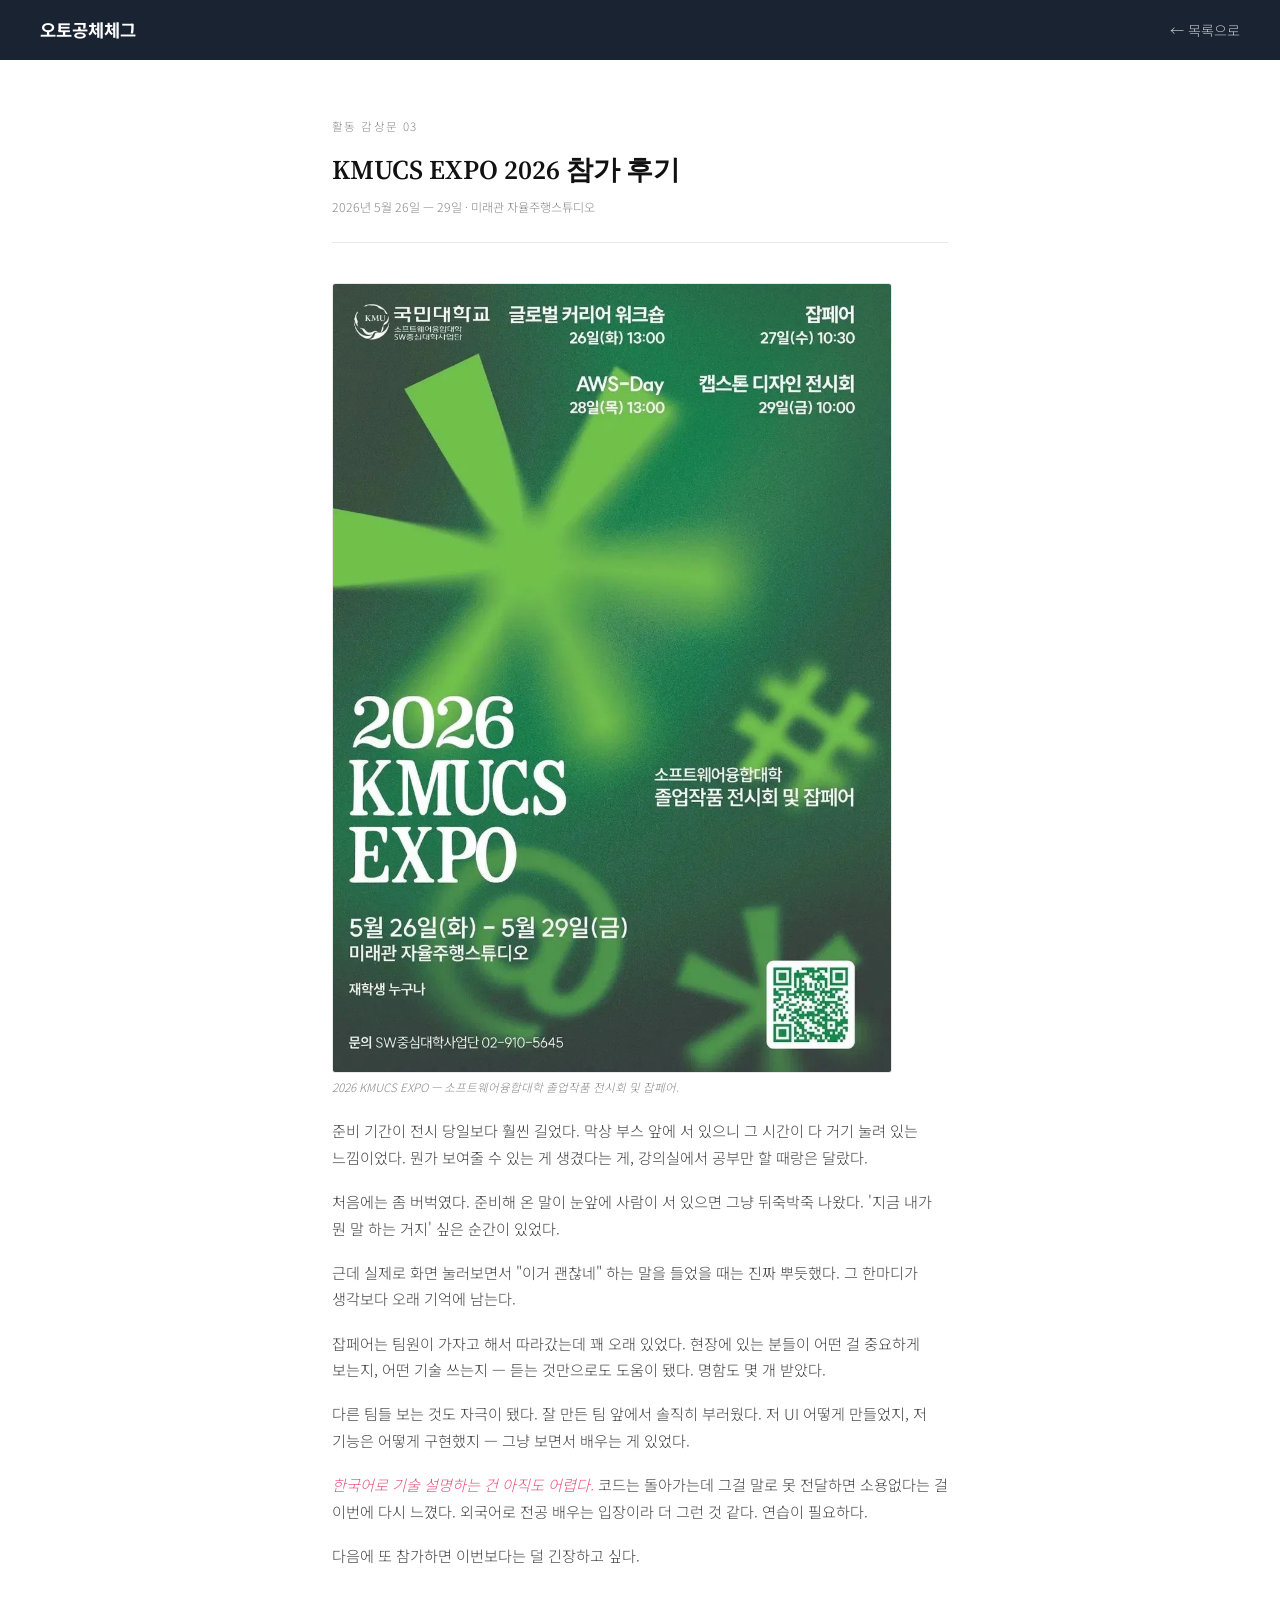
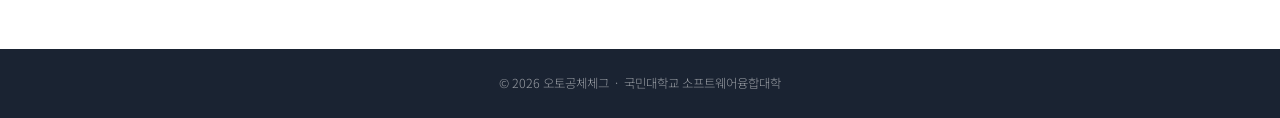
==== commit c3ccec48: "감상문 문체 수정 — 자연스러운 말투로" ====
--- a/expo.html
+++ b/expo.html
@@ -105,19 +105,19 @@
       <figcaption>2026 KMUCS EXPO — 소프트웨어융합대학 졸업작품 전시회 및 잡페어.</figcaption>
     </figure>
 
-    <p>팀의 일원으로 참가했다. 전시 당일보다 준비하는 기간이 몇 배는 더 길었다. 기획, 개발, 발표 자료 정리, 포스터 제작 — 그 과정들이 며칠로는 안 됐다. 막상 부스 앞에 서 있으니 그 긴 시간이 전부 거기 압축돼 있는 느낌이었다. 뭔가 보여줄 수 있는 것이 생겼다는 것 자체가, 그냥 강의실에서 공부만 할 때와는 다른 감각이었다.</p>
+    <p>준비 기간이 전시 당일보다 훨씬 길었다. 막상 부스 앞에 서 있으니 그 시간이 다 거기 눌려 있는 느낌이었다. 뭔가 보여줄 수 있는 게 생겼다는 게, 강의실에서 공부만 할 때랑은 달랐다.</p>
 
-    <p>처음 한두 팀에게 설명할 때는 어디서부터 시작해야 할지 몰라서 좀 버벅였다. 우리 서비스를 어떤 순서로 소개해야 자연스러운지, 어떤 단어를 써야 비전공자도 이해할 수 있는지 — 미리 정해 두긴 했는데 막상 눈앞에 사람이 서 있으면 달랐다. 마음이 급해지고, 준비했던 말이 뒤죽박죽 나왔다. '지금 내가 뭔 말을 하고 있는 건가' 싶은 순간도 있었다.</p>
+    <p>처음에는 좀 버벅였다. 준비해 온 말이 눈앞에 사람이 서 있으면 그냥 뒤죽박죽 나왔다. '지금 내가 뭔 말 하는 거지' 싶은 순간이 있었다.</p>
 
-    <p>그런데 관심을 갖고 실제로 써 보면서 질문해 주는 사람이 나타나면서 흐름이 달라졌다. 질문을 받으니까 자연스럽게 그 부분을 설명하게 됐고, 그러다 보니 어느 순간부터 말이 좀 편하게 나왔다. 특히 화면에 직접 손을 갖다 대고 이것저것 눌러 보면서 "이거 괜찮네"라는 말을 들었을 때는 진짜 뿌듯했다. 그 말 한마디가 생각보다 많이 기억에 남는다.</p>
+    <p>근데 실제로 화면 눌러보면서 "이거 괜찮네" 하는 말을 들었을 때는 진짜 뿌듯했다. 그 한마디가 생각보다 오래 기억에 남는다.</p>
 
-    <p>잡페어 쪽은 처음에는 별로 갈 생각이 없었는데, 팀원이 같이 가 보자고 해서 따라갔다가 꽤 오래 있었다. 기업 부스에서 일하시는 분들이 학생 눈높이에 맞춰 설명해 주시는 경우가 있었고, 몇 군데에서는 직접 명함을 받기도 했다. 취업이 당장의 목표는 아니지만, 현장에 있는 사람들이 어떤 걸 중요하게 보는지, 어떤 기술을 쓰고 있는지를 듣는 게 생각보다 도움이 됐다.</p>
+    <p>잡페어는 팀원이 가자고 해서 따라갔는데 꽤 오래 있었다. 현장에 있는 분들이 어떤 걸 중요하게 보는지, 어떤 기술 쓰는지 — 듣는 것만으로도 도움이 됐다. 명함도 몇 개 받았다.</p>
 
-    <p>다른 팀들 구경하는 것도 빼놓을 수 없었다. 같은 학기, 같은 학교에서 이런 결과물들이 나온다는 게 자극이 됐다. 완성도가 높은 팀 앞에서는 솔직히 좀 부러웠다. 어떻게 이걸 구현했을까, 저 UI는 어떻게 만들었지 — 그냥 보는 것만으로도 배우는 게 있었다. 부러움이 경쟁심보다는 '나도 더 잘하고 싶다'는 쪽으로 흘러서 다행이었다.</p>
+    <p>다른 팀들 보는 것도 자극이 됐다. 잘 만든 팀 앞에서 솔직히 부러웠다. 저 UI 어떻게 만들었지, 저 기능은 어떻게 구현했지 — 그냥 보면서 배우는 게 있었다.</p>
 
-    <p><span class="highlight">한국어로 기술을 설명하는 건 아직도 어렵다. 그래서 더 해야 할 것 같다.</span> 개발하는 것과 설명하는 건 다른 능력이다. 코드가 잘 돌아가도, 그게 뭔지 상대방이 이해하게끔 말하지 못하면 소용이 없다는 걸 이번에 다시 느꼈다. 특히 나처럼 외국어로 전공을 배우는 입장에서는, 기술 용어보다 그 용어를 일상 언어로 풀어내는 연습이 더 많이 필요한 것 같다.</p>
+    <p><span class="highlight">한국어로 기술 설명하는 건 아직도 어렵다.</span> 코드는 돌아가는데 그걸 말로 못 전달하면 소용없다는 걸 이번에 다시 느꼈다. 외국어로 전공 배우는 입장이라 더 그런 것 같다. 연습이 필요하다.</p>
 
-    <p>전시회를 마치고 짐을 챙기면서 든 생각. 다음에 또 참가하게 된다면, 이번보다는 덜 긴장하고 더 많이 즐기고 싶다. 그리고 발표할 때 이야기가 좀 더 자연스럽게 나왔으면 좋겠다. 연습이 필요하다. 기술만큼이나, 아니 어쩌면 기술보다 더.</p>
+    <p>다음에 또 참가하면 이번보다는 덜 긴장하고 싶다.</p>
   </div>
 </article>
 <footer>© 2026 오토공체체그 &nbsp;·&nbsp; 국민대학교 소프트웨어융합대학</footer>
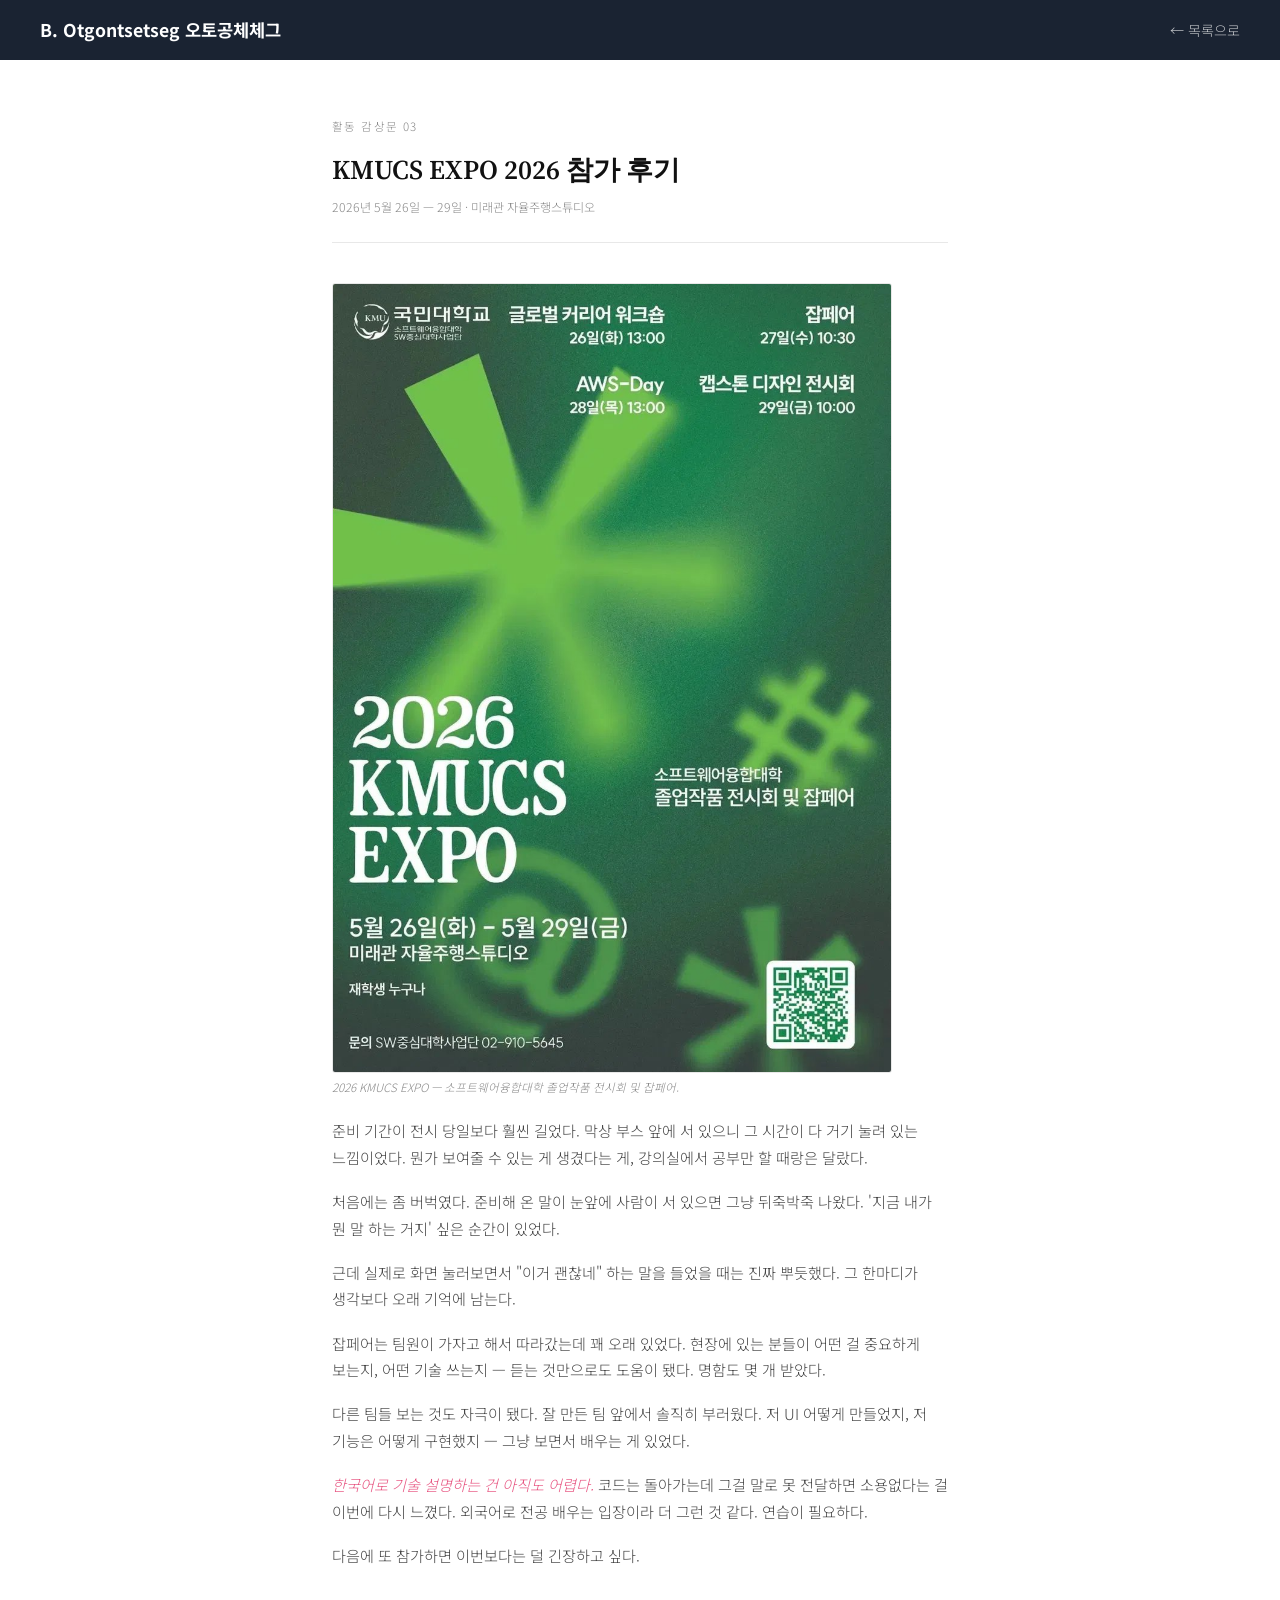
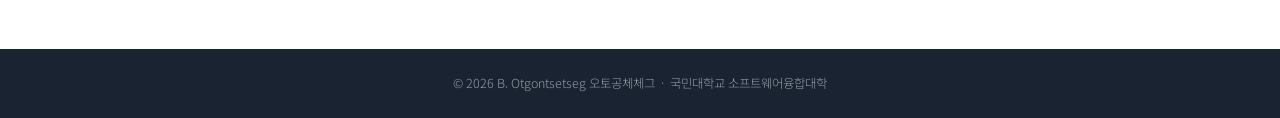
==== commit 95eb4ce1: "이름 앞에 영문명 추가" ====
--- a/expo.html
+++ b/expo.html
@@ -3,7 +3,7 @@
 <head>
 <meta charset="UTF-8">
 <meta name="viewport" content="width=device-width, initial-scale=1.0">
-<title>KMUCS EXPO 2026 후기 — 오토공체체그</title>
+<title>KMUCS EXPO 2026 후기 — B. Otgontsetseg 오토공체체그</title>
 <link href="https://fonts.googleapis.com/css2?family=Noto+Sans+KR:wght@300;400;500&family=Source+Serif+4:ital,wght@0,300;0,400;0,600;1,400&display=swap" rel="stylesheet">
 <style>
 * { margin: 0; padding: 0; box-sizing: border-box; }
@@ -92,7 +92,7 @@
 </head>
 <body>
 <nav class="topnav">
-  <a href="index.html" class="logo">오토공체체그</a>
+  <a href="index.html" class="logo">B. Otgontsetseg 오토공체체그</a>
   <a href="index.html" class="back">← 목록으로</a>
 </nav>
 <article class="article">
@@ -120,6 +120,6 @@
     <p>다음에 또 참가하면 이번보다는 덜 긴장하고 싶다.</p>
   </div>
 </article>
-<footer>© 2026 오토공체체그 &nbsp;·&nbsp; 국민대학교 소프트웨어융합대학</footer>
+<footer>© 2026 B. Otgontsetseg 오토공체체그 &nbsp;·&nbsp; 국민대학교 소프트웨어융합대학</footer>
 </body>
 </html>
